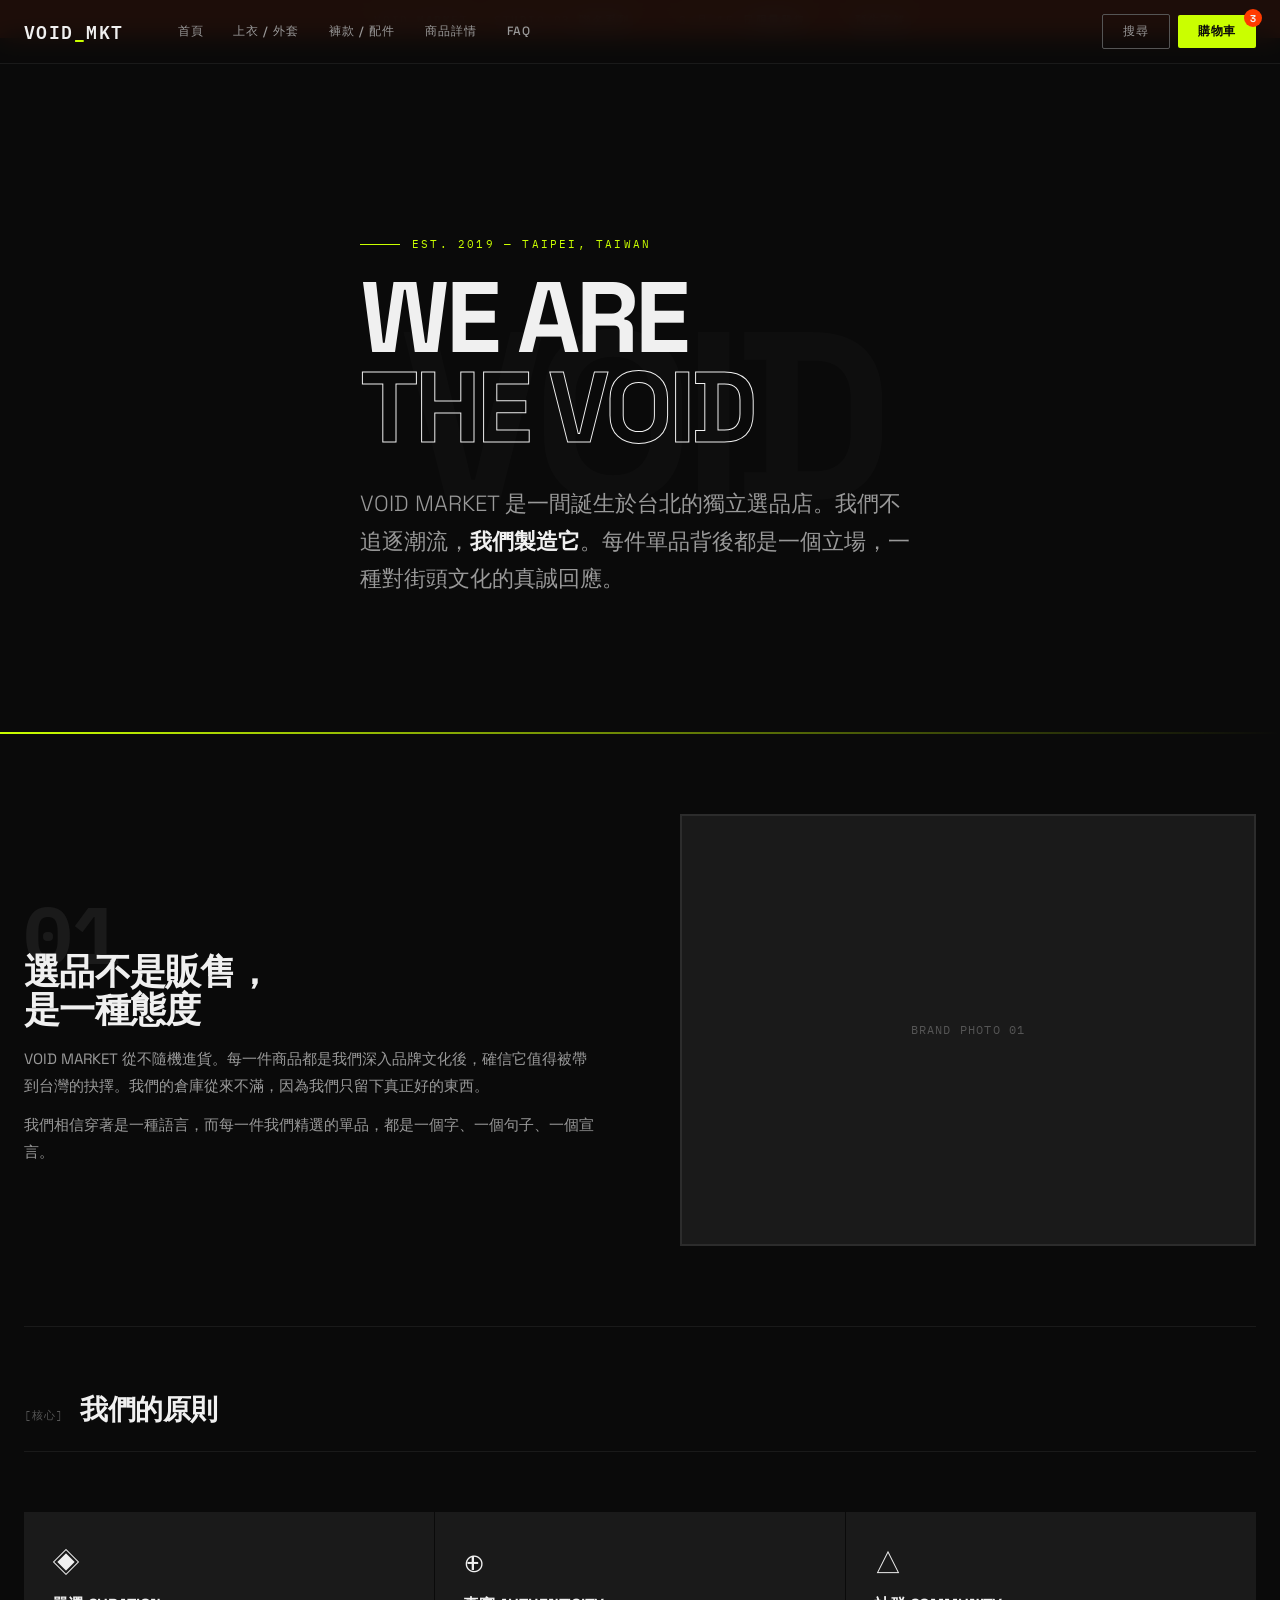
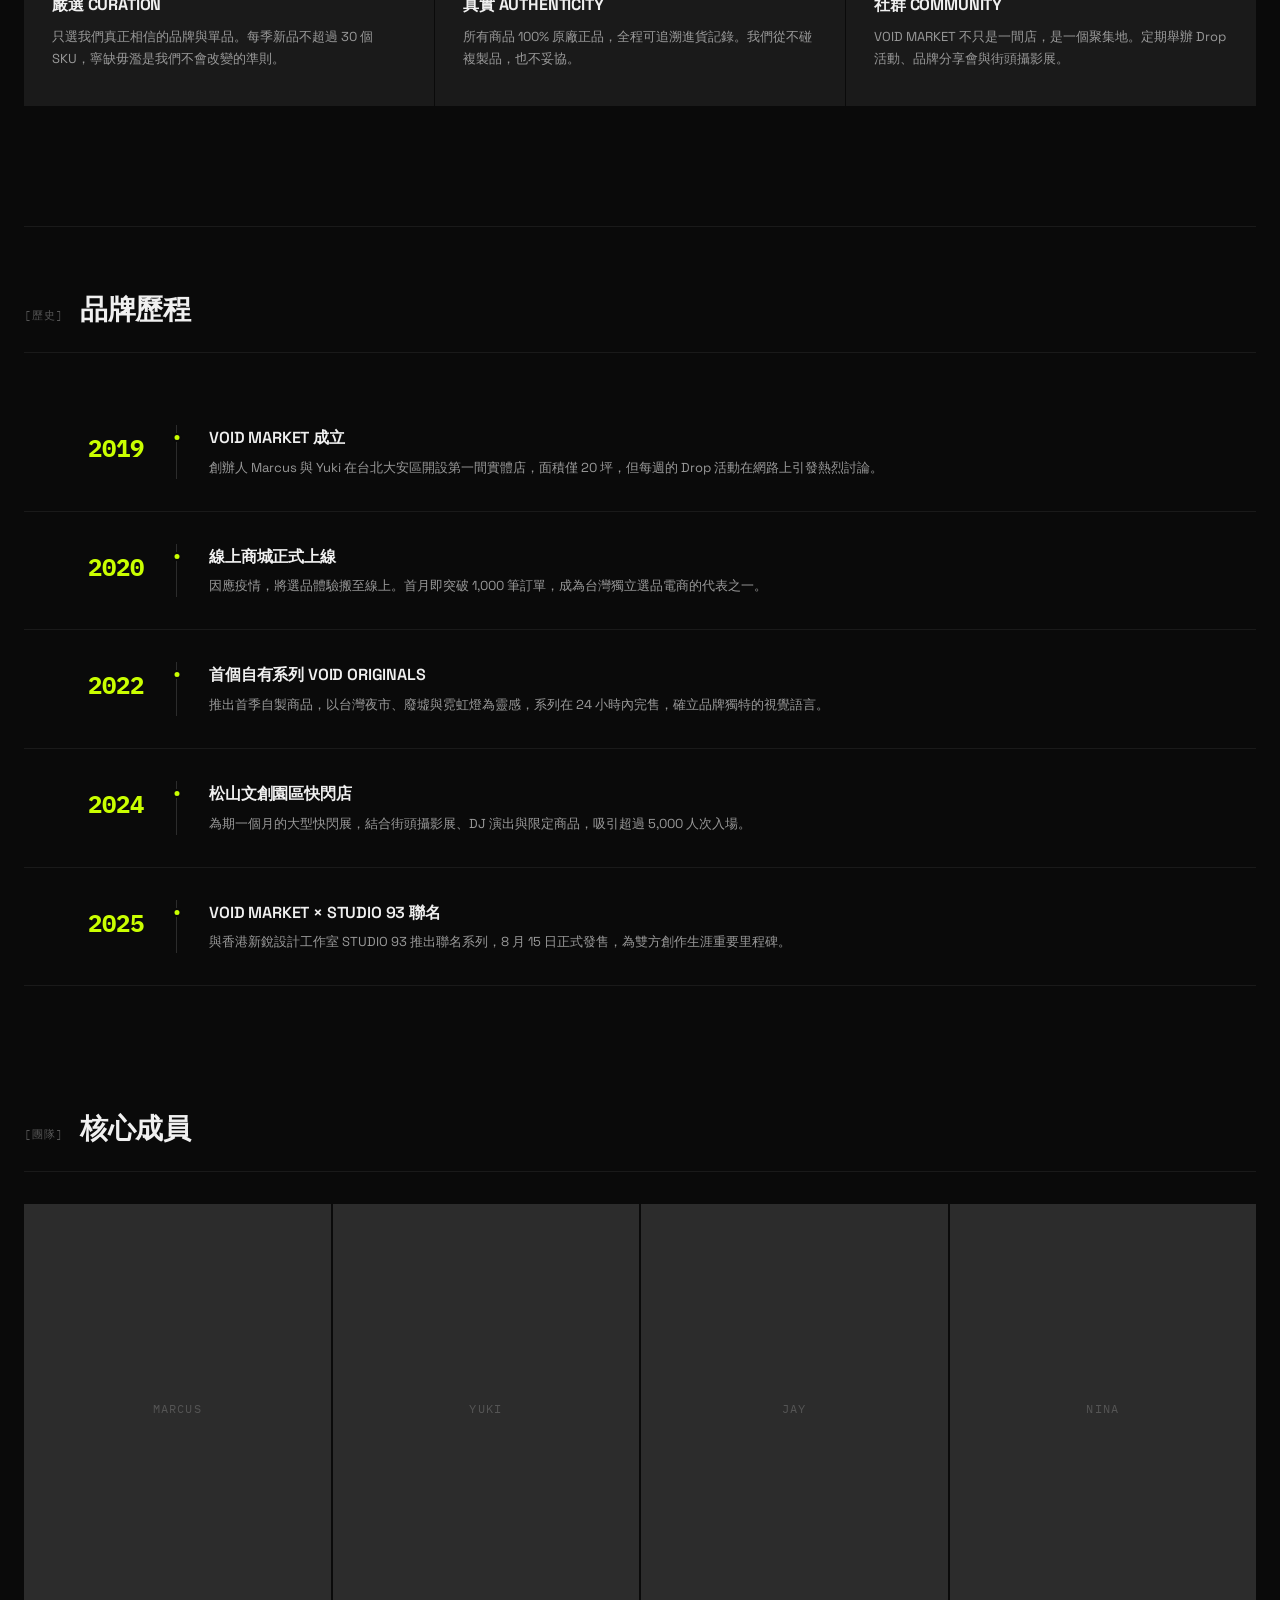
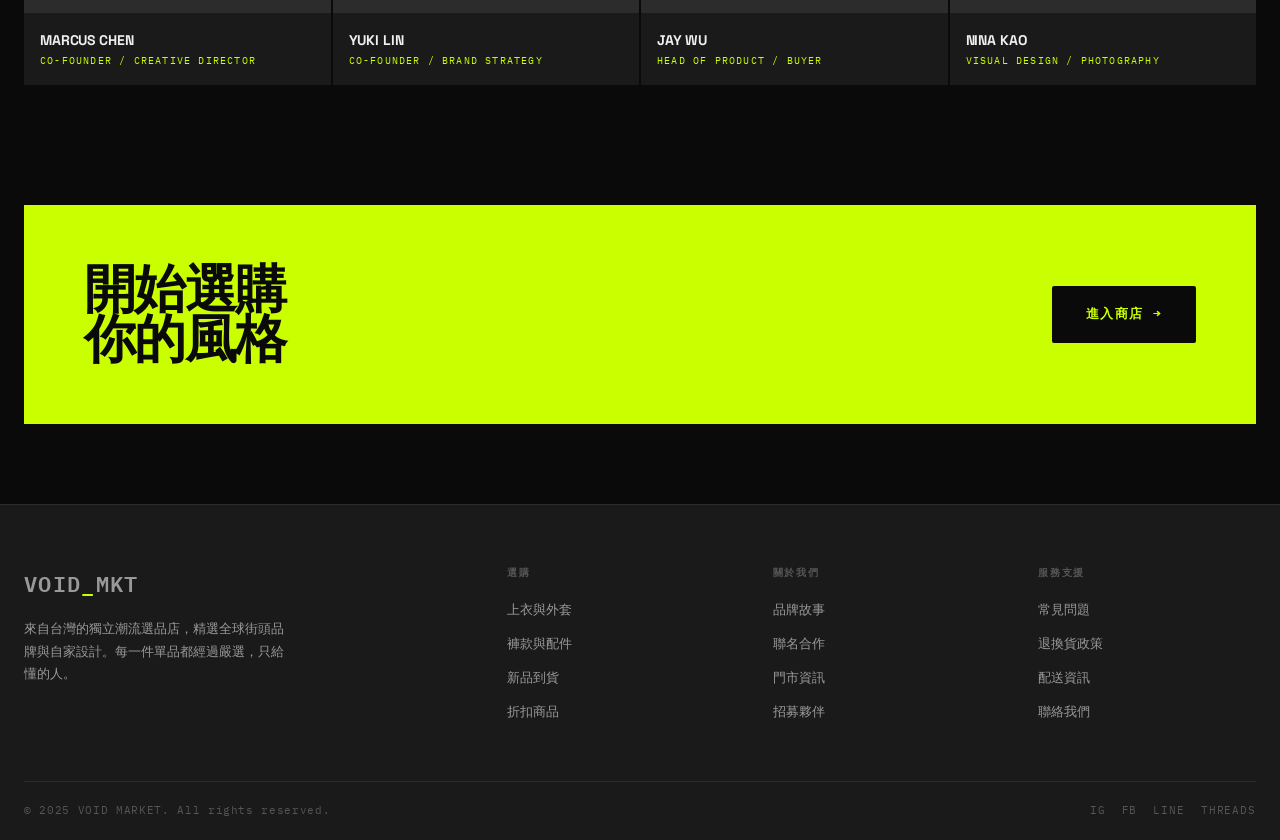
==== about.html @ b637ab93 "html and css" ====
<!DOCTYPE html>
<html lang="zh-TW">
<head>
  <meta charset="UTF-8" />
  <meta name="viewport" content="width=device-width, initial-scale=1.0" />
  <title>品牌故事 — VOID MARKET</title>
  <link rel="stylesheet" href="style.css" />
  <style>
    /* About page specific */
    .about-hero {
      min-height: 70vh;
      display: flex;
      align-items: center;
      background: var(--black);
      position: relative;
      overflow: hidden;
      padding: 80px 0;
    }

    .about-hero__bg-text {
      position: absolute;
      top: 50%;
      left: 50%;
      transform: translate(-50%, -50%);
      font-size: clamp(120px, 20vw, 240px);
      font-weight: 700;
      letter-spacing: -0.05em;
      text-transform: uppercase;
      color: rgba(255,255,255,0.018);
      white-space: nowrap;
      pointer-events: none;
      user-select: none;
    }

    .about-hero__content {
      position: relative;
      z-index: 2;
    }

    .about-hero__year {
      font-family: var(--font-mono);
      font-size: 11px;
      letter-spacing: 0.2em;
      text-transform: uppercase;
      color: var(--acid);
      margin-bottom: 20px;
      display: flex;
      align-items: center;
      gap: 12px;
    }

    .about-hero__year::before {
      content: '';
      width: 40px;
      height: 1px;
      background: var(--acid);
    }

    .about-hero__title {
      font-size: clamp(48px, 9vw, 100px);
      font-weight: 700;
      letter-spacing: -0.04em;
      text-transform: uppercase;
      line-height: 0.9;
      margin-bottom: 32px;
    }

    .about-hero__title em {
      font-style: normal;
      -webkit-text-stroke: 1px var(--white);
      color: transparent;
    }

    .about-hero__lead {
      font-size: clamp(16px, 2vw, 22px);
      color: var(--silver);
      max-width: 560px;
      line-height: 1.7;
      font-weight: 300;
    }

    .about-hero__lead strong { color: var(--white); font-weight: 600; }

    /* Divider line */
    .acid-rule {
      height: 2px;
      background: linear-gradient(to right, var(--acid), transparent);
      margin: 0;
    }

    /* Manifesto section */
    .manifesto {
      padding: 80px 0;
      border-bottom: 1px solid var(--deep);
    }

    .manifesto__grid {
      display: grid;
      grid-template-columns: 1fr 1fr;
      gap: 80px;
      align-items: center;
    }

    .manifesto__num {
      font-family: var(--font-mono);
      font-size: 80px;
      font-weight: 700;
      color: var(--deep);
      line-height: 1;
      margin-bottom: -20px;
      user-select: none;
    }

    .manifesto__title {
      font-size: 36px;
      font-weight: 700;
      letter-spacing: -0.02em;
      text-transform: uppercase;
      margin-bottom: 16px;
      line-height: 1.05;
    }

    .manifesto__text {
      font-size: 15px;
      color: var(--silver);
      line-height: 1.8;
    }

    .manifesto__text p + p { margin-top: 12px; }

    .manifesto__img {
      aspect-ratio: 4/3;
      background: var(--deep);
      position: relative;
      overflow: hidden;
    }

    .manifesto__img-inner {
      width: 100%; height: 100%;
      display: flex; align-items: center; justify-content: center;
      font-family: var(--font-mono);
      font-size: 12px;
      letter-spacing: 0.1em;
      color: var(--steel);
      text-transform: uppercase;
    }

    .manifesto__img::after {
      content: '';
      position: absolute;
      inset: 0;
      border: 2px solid var(--mid);
      pointer-events: none;
    }

    /* Values grid */
    .values-grid {
      display: grid;
      grid-template-columns: repeat(3, 1fr);
      gap: 1px;
      margin: 60px 0;
    }

    .value-card {
      background: var(--deep);
      padding: 36px 28px;
      position: relative;
      overflow: hidden;
    }

    .value-card::before {
      content: '';
      position: absolute;
      top: 0; left: 0;
      width: 3px;
      height: 100%;
      background: var(--acid);
      opacity: 0;
      transition: opacity .3s;
    }
    .value-card:hover::before { opacity: 1; }

    .value-card__icon {
      font-size: 28px;
      line-height: 1;
      margin-bottom: 16px;
    }

    .value-card__title {
      font-size: 16px;
      font-weight: 700;
      text-transform: uppercase;
      letter-spacing: -0.01em;
      margin-bottom: 8px;
    }

    .value-card__text {
      font-size: 13px;
      color: var(--silver);
      line-height: 1.7;
    }

    /* Timeline */
    .timeline {
      padding: 60px 0;
      border-top: 1px solid var(--deep);
    }

    .timeline__items {
      display: flex;
      flex-direction: column;
      gap: 0;
    }

    .timeline__item {
      display: grid;
      grid-template-columns: 120px 1px 1fr;
      gap: 32px;
      align-items: start;
      padding: 32px 0;
      border-bottom: 1px solid var(--deep);
    }

    .timeline__year {
      font-family: var(--font-mono);
      font-size: 24px;
      font-weight: 700;
      color: var(--acid);
      text-align: right;
      padding-top: 4px;
    }

    .timeline__line {
      background: var(--mid);
      align-self: stretch;
      position: relative;
    }

    .timeline__line::before {
      content: '';
      position: absolute;
      top: 8px; left: 50%;
      transform: translateX(-50%);
      width: 9px; height: 9px;
      border-radius: 50%;
      background: var(--acid);
      border: 2px solid var(--black);
    }

    .timeline__content h3 {
      font-size: 16px;
      font-weight: 600;
      margin-bottom: 6px;
      text-transform: uppercase;
      letter-spacing: -0.01em;
    }

    .timeline__content p {
      font-size: 13px;
      color: var(--silver);
      line-height: 1.7;
    }

    /* Team */
    .team-grid {
      display: grid;
      grid-template-columns: repeat(4, 1fr);
      gap: 2px;
    }

    .team-card { background: var(--deep); overflow: hidden; }

    .team-card__img {
      aspect-ratio: 3/4;
      background: var(--mid);
      position: relative;
    }

    .team-card__body { padding: 16px; }

    .team-card__name {
      font-size: 14px;
      font-weight: 700;
      text-transform: uppercase;
      letter-spacing: -0.01em;
      margin-bottom: 2px;
    }

    .team-card__role {
      font-family: var(--font-mono);
      font-size: 10px;
      letter-spacing: 0.12em;
      text-transform: uppercase;
      color: var(--acid);
    }

    /* CTA banner */
    .about-cta {
      background: var(--acid);
      padding: 60px;
      display: flex;
      align-items: center;
      justify-content: space-between;
      gap: 32px;
      margin: 60px 0;
    }

    .about-cta h2 {
      font-size: clamp(28px, 5vw, 52px);
      font-weight: 700;
      letter-spacing: -0.03em;
      text-transform: uppercase;
      color: var(--black);
      line-height: 0.95;
    }

    .about-cta a {
      display: inline-flex;
      align-items: center;
      gap: 12px;
      background: var(--black);
      color: var(--acid);
      font-size: 13px;
      font-weight: 700;
      font-family: var(--font-mono);
      letter-spacing: 0.1em;
      text-transform: uppercase;
      padding: 16px 32px;
      border-radius: var(--radius);
      border: 2px solid var(--black);
      white-space: nowrap;
      transition: all .2s;
      flex-shrink: 0;
    }
    .about-cta a:hover { background: transparent; color: var(--black); border-color: var(--black); }

    @media (max-width: 768px) {
      .manifesto__grid { grid-template-columns: 1fr; gap: 40px; }
      .values-grid { grid-template-columns: 1fr; }
      .team-grid { grid-template-columns: repeat(2, 1fr); }
      .about-cta { flex-direction: column; text-align: center; padding: 40px 24px; }
      .timeline__item { grid-template-columns: 80px 1px 1fr; gap: 20px; }
    }
  </style>
</head>
<body>

<div class="announce-bar">
  <p>VOID MARKET × STUDIO 93 聯名系列 <span>·</span> 8 月 15 日限量發售 <span>·</span> <a href="tops.html" style="color:var(--white);border-bottom:1px solid rgba(255,255,255,0.4);">預先了解</a></p>
</div>

<nav class="nav">
  <div class="nav__inner">
    <a href="index.html" class="nav__logo">VOID<span>_</span>MKT</a>
    <div class="nav__links">
      <a href="index.html">首頁</a>
      <a href="tops.html">上衣 / 外套</a>
      <a href="bottoms.html">褲款 / 配件</a>
      <a href="detail.html">商品詳情</a>
      <a href="faq.html">FAQ</a>
    </div>
    <div class="nav__actions">
      <button class="nav__btn nav__btn--ghost">搜尋</button>
      <button class="nav__btn nav__btn--cart">購物車 <span class="cart-count">3</span></button>
    </div>
  </div>
</nav>

<div class="page-wrap">

  <!-- HERO -->
  <section class="about-hero">
    <div class="about-hero__bg-text">VOID</div>
    <div class="container">
      <div class="about-hero__content">
        <p class="about-hero__year">Est. 2019 — Taipei, Taiwan</p>
        <h1 class="about-hero__title">
          We Are<br>
          <em>The Void</em>
        </h1>
        <p class="about-hero__lead">
          VOID MARKET 是一間誕生於台北的獨立選品店。我們不追逐潮流，<strong>我們製造它</strong>。每件單品背後都是一個立場，一種對街頭文化的真誠回應。
        </p>
      </div>
    </div>
  </section>

  <div class="acid-rule"></div>

  <!-- MANIFESTO -->
  <div class="container">
    <div class="manifesto">
      <div class="manifesto__grid">
        <div>
          <div class="manifesto__num">01</div>
          <h2 class="manifesto__title">選品不是販售，<br>是一種態度</h2>
          <div class="manifesto__text">
            <p>VOID MARKET 從不隨機進貨。每一件商品都是我們深入品牌文化後，確信它值得被帶到台灣的抉擇。我們的倉庫從來不滿，因為我們只留下真正好的東西。</p>
            <p>我們相信穿著是一種語言，而每一件我們精選的單品，都是一個字、一個句子、一個宣言。</p>
          </div>
        </div>
        <div class="manifesto__img bg-dark">
          <div class="manifesto__img-inner">BRAND PHOTO 01</div>
        </div>
      </div>
    </div>

    <!-- VALUES -->
    <div class="section">
      <div class="section-header">
        <div class="section-header__left">
          <span class="section-num mono">[核心]</span>
          <h2 class="section-title">我們的原則</h2>
        </div>
      </div>
      <div class="values-grid">
        <div class="value-card">
          <div class="value-card__icon">◈</div>
          <h3 class="value-card__title">嚴選 Curation</h3>
          <p class="value-card__text">只選我們真正相信的品牌與單品。每季新品不超過 30 個 SKU，寧缺毋濫是我們不會改變的準則。</p>
        </div>
        <div class="value-card">
          <div class="value-card__icon">⊕</div>
          <h3 class="value-card__title">真實 Authenticity</h3>
          <p class="value-card__text">所有商品 100% 原廠正品，全程可追溯進貨記錄。我們從不碰複製品，也不妥協。</p>
        </div>
        <div class="value-card">
          <div class="value-card__icon">△</div>
          <h3 class="value-card__title">社群 Community</h3>
          <p class="value-card__text">VOID MARKET 不只是一間店，是一個聚集地。定期舉辦 Drop 活動、品牌分享會與街頭攝影展。</p>
        </div>
      </div>
    </div>

    <!-- TIMELINE -->
    <div class="timeline">
      <div class="section-header" style="margin-bottom:40px;">
        <div class="section-header__left">
          <span class="section-num mono">[歷史]</span>
          <h2 class="section-title">品牌歷程</h2>
        </div>
      </div>
      <div class="timeline__items">
        <div class="timeline__item">
          <div class="timeline__year">2019</div>
          <div class="timeline__line"></div>
          <div class="timeline__content">
            <h3>VOID MARKET 成立</h3>
            <p>創辦人 Marcus 與 Yuki 在台北大安區開設第一間實體店，面積僅 20 坪，但每週的 Drop 活動在網路上引發熱烈討論。</p>
          </div>
        </div>
        <div class="timeline__item">
          <div class="timeline__year">2020</div>
          <div class="timeline__line"></div>
          <div class="timeline__content">
            <h3>線上商城正式上線</h3>
            <p>因應疫情，將選品體驗搬至線上。首月即突破 1,000 筆訂單，成為台灣獨立選品電商的代表之一。</p>
          </div>
        </div>
        <div class="timeline__item">
          <div class="timeline__year">2022</div>
          <div class="timeline__line"></div>
          <div class="timeline__content">
            <h3>首個自有系列 VOID ORIGINALS</h3>
            <p>推出首季自製商品，以台灣夜市、廢墟與霓虹燈為靈感，系列在 24 小時內完售，確立品牌獨特的視覺語言。</p>
          </div>
        </div>
        <div class="timeline__item">
          <div class="timeline__year">2024</div>
          <div class="timeline__line"></div>
          <div class="timeline__content">
            <h3>松山文創園區快閃店</h3>
            <p>為期一個月的大型快閃展，結合街頭攝影展、DJ 演出與限定商品，吸引超過 5,000 人次入場。</p>
          </div>
        </div>
        <div class="timeline__item">
          <div class="timeline__year">2025</div>
          <div class="timeline__line"></div>
          <div class="timeline__content">
            <h3>VOID MARKET × STUDIO 93 聯名</h3>
            <p>與香港新銳設計工作室 STUDIO 93 推出聯名系列，8 月 15 日正式發售，為雙方創作生涯重要里程碑。</p>
          </div>
        </div>
      </div>
    </div>

    <!-- TEAM -->
    <div class="section">
      <div class="section-header">
        <div class="section-header__left">
          <span class="section-num mono">[團隊]</span>
          <h2 class="section-title">核心成員</h2>
        </div>
      </div>
      <div class="team-grid">
        <div class="team-card">
          <div class="team-card__img bg-3">
            <div class="img-placeholder">Marcus</div>
          </div>
          <div class="team-card__body">
            <p class="team-card__name">Marcus Chen</p>
            <p class="team-card__role">Co-Founder / Creative Director</p>
          </div>
        </div>
        <div class="team-card">
          <div class="team-card__img bg-5">
            <div class="img-placeholder">Yuki</div>
          </div>
          <div class="team-card__body">
            <p class="team-card__name">Yuki Lin</p>
            <p class="team-card__role">Co-Founder / Brand Strategy</p>
          </div>
        </div>
        <div class="team-card">
          <div class="team-card__img bg-7">
            <div class="img-placeholder">Jay</div>
          </div>
          <div class="team-card__body">
            <p class="team-card__name">Jay Wu</p>
            <p class="team-card__role">Head of Product / Buyer</p>
          </div>
        </div>
        <div class="team-card">
          <div class="team-card__img bg-2">
            <div class="img-placeholder">Nina</div>
          </div>
          <div class="team-card__body">
            <p class="team-card__name">Nina Kao</p>
            <p class="team-card__role">Visual Design / Photography</p>
          </div>
        </div>
      </div>
    </div>

    <!-- CTA -->
    <div class="about-cta">
      <h2>開始選購<br>你的風格</h2>
      <a href="tops.html">進入商店 →</a>
    </div>

  </div><!-- /container -->

  <!-- FOOTER -->
  <footer class="footer">
    <div class="container">
      <div class="footer__grid">
        <div class="footer__brand">
          <p class="logo">VOID<span>_</span>MKT</p>
          <p>來自台灣的獨立潮流選品店，精選全球街頭品牌與自家設計。每一件單品都經過嚴選，只給懂的人。</p>
        </div>
        <div class="footer__col"><h4>選購</h4><ul><li><a href="tops.html">上衣與外套</a></li><li><a href="bottoms.html">褲款與配件</a></li><li><a href="#">新品到貨</a></li><li><a href="#">折扣商品</a></li></ul></div>
        <div class="footer__col"><h4>關於我們</h4><ul><li><a href="about.html">品牌故事</a></li><li><a href="#">聯名合作</a></li><li><a href="#">門市資訊</a></li><li><a href="#">招募夥伴</a></li></ul></div>
        <div class="footer__col"><h4>服務支援</h4><ul><li><a href="faq.html">常見問題</a></li><li><a href="faq.html">退換貨政策</a></li><li><a href="#">配送資訊</a></li><li><a href="#">聯絡我們</a></li></ul></div>
      </div>
      <div class="footer__bottom">
        <p>© 2025 VOID MARKET. All rights reserved.</p>
        <div class="footer__social"><a href="#">IG</a><a href="#">FB</a><a href="#">LINE</a><a href="#">Threads</a></div>
      </div>
    </div>
  </footer>

</div>
</body>
</html>
---- style.css ----
/* =========================================
   VOID MARKET — Global Stylesheet
   ========================================= */

@import url('https://fonts.googleapis.com/css2?family=Space+Grotesk:wght@300;400;500;600;700&family=IBM+Plex+Mono:wght@400;500;600&display=swap');

/* ── CSS Variables ── */
:root {
  --black:        #0A0A0A;
  --deep:         #1A1A1A;
  --mid:          #2C2C2C;
  --steel:        #555555;
  --silver:       #999999;
  --light:        #CCCCCC;
  --white:        #F0F0F0;
  --acid:         #CAFF00;
  --burn:         #FF3B00;
  --acid-dim:     #9FCC00;

  --font-display: 'Space Grotesk', sans-serif;
  --font-mono:    'IBM Plex Mono', monospace;

  --nav-h:        64px;
  --radius:       2px;
  --transition:   0.2s ease;
}

/* ── Reset ── */
*, *::before, *::after {
  box-sizing: border-box;
  margin: 0;
  padding: 0;
}

html { scroll-behavior: smooth; }

body {
  background-color: var(--black);
  color: var(--white);
  font-family: var(--font-display);
  font-size: 15px;
  line-height: 1.6;
  -webkit-font-smoothing: antialiased;
}

img { display: block; width: 100%; height: 100%; object-fit: cover; }
a { color: inherit; text-decoration: none; }
ul { list-style: none; }
button { cursor: pointer; font-family: var(--font-display); border: none; background: none; }

/* ── Utility ── */
.container {
  max-width: 1280px;
  margin: 0 auto;
  padding: 0 24px;
}

.mono { font-family: var(--font-mono); }
.acid { color: var(--acid); }
.burn { color: var(--burn); }
.tag {
  display: inline-block;
  font-family: var(--font-mono);
  font-size: 10px;
  letter-spacing: 0.12em;
  text-transform: uppercase;
  padding: 3px 8px;
  border: 1px solid var(--steel);
  color: var(--silver);
  border-radius: var(--radius);
}
.tag--acid {
  border-color: var(--acid);
  color: var(--acid);
}
.tag--burn {
  border-color: var(--burn);
  color: var(--burn);
  background: rgba(255,59,0,0.08);
}

/* ── Scrollbar ── */
::-webkit-scrollbar { width: 6px; }
::-webkit-scrollbar-track { background: var(--black); }
::-webkit-scrollbar-thumb { background: var(--mid); border-radius: 3px; }
::-webkit-scrollbar-thumb:hover { background: var(--steel); }

/* =========================================
   NAVIGATION
   ========================================= */
.nav {
  position: fixed;
  top: 0; left: 0; right: 0;
  height: var(--nav-h);
  background: rgba(10,10,10,0.92);
  backdrop-filter: blur(12px);
  border-bottom: 1px solid var(--deep);
  z-index: 999;
  display: flex;
  align-items: center;
}

.nav__inner {
  width: 100%;
  max-width: 1280px;
  margin: 0 auto;
  padding: 0 24px;
  display: flex;
  align-items: center;
  gap: 0;
}

.nav__logo {
  font-family: var(--font-mono);
  font-size: 18px;
  font-weight: 600;
  letter-spacing: 0.08em;
  color: var(--white);
  flex-shrink: 0;
}
.nav__logo span { color: var(--acid); }

.nav__links {
  display: flex;
  align-items: center;
  gap: 2px;
  margin-left: 40px;
}

.nav__links a {
  font-size: 12px;
  font-weight: 500;
  letter-spacing: 0.08em;
  text-transform: uppercase;
  color: var(--silver);
  padding: 6px 14px;
  border-radius: var(--radius);
  transition: color var(--transition), background var(--transition);
}
.nav__links a:hover,
.nav__links a.active {
  color: var(--white);
  background: var(--deep);
}
.nav__links a.active { color: var(--acid); }

.nav__actions {
  margin-left: auto;
  display: flex;
  align-items: center;
  gap: 8px;
}

.nav__btn {
  font-size: 12px;
  font-weight: 500;
  letter-spacing: 0.06em;
  text-transform: uppercase;
  padding: 8px 20px;
  border-radius: var(--radius);
  transition: all var(--transition);
}
.nav__btn--ghost {
  border: 1px solid var(--steel);
  color: var(--silver);
}
.nav__btn--ghost:hover { border-color: var(--white); color: var(--white); }

.nav__btn--cart {
  background: var(--acid);
  color: var(--black);
  font-weight: 700;
  position: relative;
}
.nav__btn--cart:hover { background: var(--white); }
.cart-count {
  position: absolute;
  top: -6px; right: -6px;
  width: 18px; height: 18px;
  background: var(--burn);
  color: var(--white);
  border-radius: 50%;
  font-size: 10px;
  font-weight: 700;
  display: flex; align-items: center; justify-content: center;
}

/* ── Page offset ── */
.page-wrap {
  padding-top: var(--nav-h);
  min-height: 100vh;
}

/* =========================================
   MARQUEE (Ticker)
   ========================================= */
.ticker {
  background: var(--acid);
  color: var(--black);
  height: 36px;
  overflow: hidden;
  display: flex;
  align-items: center;
  position: relative;
}
.ticker::before,
.ticker::after {
  content: '';
  position: absolute;
  top: 0; bottom: 0;
  width: 60px;
  z-index: 2;
}
.ticker::before { left: 0; background: linear-gradient(to right, var(--acid), transparent); }
.ticker::after  { right: 0; background: linear-gradient(to left, var(--acid), transparent); }

.ticker__track {
  display: flex;
  animation: ticker-scroll 30s linear infinite;
  white-space: nowrap;
}

.ticker__track span {
  font-family: var(--font-mono);
  font-size: 11px;
  font-weight: 600;
  letter-spacing: 0.12em;
  text-transform: uppercase;
  padding: 0 32px;
}
.ticker__track .dot {
  color: rgba(0,0,0,0.35);
  padding: 0;
}

@keyframes ticker-scroll {
  from { transform: translateX(0); }
  to   { transform: translateX(-50%); }
}

/* =========================================
   HERO BANNER
   ========================================= */
.hero {
  position: relative;
  height: calc(100vh - var(--nav-h));
  min-height: 560px;
  overflow: hidden;
  display: flex;
  align-items: flex-end;
  background: var(--deep);
}

.hero__bg {
  position: absolute;
  inset: 0;
  background: linear-gradient(135deg, #0f0f0f 0%, #1c1c1c 50%, #111 100%);
}

.hero__accent-line {
  position: absolute;
  left: 0; right: 0;
  top: 40%;
  height: 2px;
  background: var(--acid);
  opacity: 0.6;
}

.hero__grid-overlay {
  position: absolute;
  inset: 0;
  background-image:
    linear-gradient(rgba(202,255,0,0.03) 1px, transparent 1px),
    linear-gradient(90deg, rgba(202,255,0,0.03) 1px, transparent 1px);
  background-size: 60px 60px;
}

.hero__tag-block {
  position: absolute;
  top: 48px; right: 48px;
  display: flex;
  flex-direction: column;
  gap: 8px;
  align-items: flex-end;
}

.hero__content {
  position: relative;
  z-index: 2;
  padding: 0 48px 64px;
  max-width: 900px;
}

.hero__eyebrow {
  font-family: var(--font-mono);
  font-size: 11px;
  letter-spacing: 0.18em;
  text-transform: uppercase;
  color: var(--acid);
  margin-bottom: 16px;
}

.hero__title {
  font-size: clamp(56px, 10vw, 120px);
  font-weight: 700;
  line-height: 0.9;
  letter-spacing: -0.03em;
  text-transform: uppercase;
  color: var(--white);
  margin-bottom: 32px;
}

.hero__title .slash {
  color: var(--acid);
  display: inline;
}

.hero__title .outline {
  -webkit-text-stroke: 1px var(--white);
  color: transparent;
}

.hero__meta {
  display: flex;
  align-items: center;
  gap: 24px;
  flex-wrap: wrap;
}

.hero__price-block { display: flex; flex-direction: column; gap: 2px; }
.hero__price-label {
  font-family: var(--font-mono);
  font-size: 10px;
  letter-spacing: 0.12em;
  text-transform: uppercase;
  color: var(--silver);
}
.hero__price {
  font-size: 28px;
  font-weight: 700;
  color: var(--white);
}
.hero__price .original {
  font-size: 16px;
  color: var(--steel);
  text-decoration: line-through;
  margin-right: 8px;
}
.hero__price .discount { color: var(--burn); font-size: 13px; margin-left: 8px; }

.hero__cta {
  display: inline-flex;
  align-items: center;
  gap: 12px;
  background: var(--acid);
  color: var(--black);
  font-size: 13px;
  font-weight: 700;
  letter-spacing: 0.1em;
  text-transform: uppercase;
  padding: 16px 36px;
  border-radius: var(--radius);
  transition: all var(--transition);
  border: 2px solid var(--acid);
}
.hero__cta:hover {
  background: transparent;
  color: var(--acid);
}
.hero__cta .arrow { transition: transform var(--transition); }
.hero__cta:hover .arrow { transform: translateX(4px); }

.hero__cta--ghost {
  background: transparent;
  color: var(--white);
  border-color: var(--steel);
}
.hero__cta--ghost:hover {
  border-color: var(--white);
  color: var(--white);
}

/* =========================================
   SECTION HEADER
   ========================================= */
.section-header {
  display: flex;
  align-items: baseline;
  justify-content: space-between;
  padding-bottom: 20px;
  border-bottom: 1px solid var(--deep);
  margin-bottom: 32px;
}

.section-header__left { display: flex; align-items: baseline; gap: 16px; }

.section-title {
  font-size: 28px;
  font-weight: 700;
  letter-spacing: -0.02em;
  text-transform: uppercase;
}

.section-num {
  font-family: var(--font-mono);
  font-size: 11px;
  color: var(--steel);
  letter-spacing: 0.1em;
}

.section-link {
  font-family: var(--font-mono);
  font-size: 11px;
  letter-spacing: 0.1em;
  text-transform: uppercase;
  color: var(--acid);
  border-bottom: 1px solid var(--acid);
  padding-bottom: 1px;
  transition: opacity var(--transition);
}
.section-link:hover { opacity: 0.7; }

/* =========================================
   PRODUCT CARDS
   ========================================= */
.products-grid {
  display: grid;
  grid-template-columns: repeat(4, 1fr);
  gap: 2px;
}

.products-grid--3 {
  grid-template-columns: repeat(3, 1fr);
}

.product-card {
  background: var(--deep);
  position: relative;
  overflow: hidden;
  cursor: pointer;
  transition: transform var(--transition);
}

.product-card:hover { z-index: 2; }

.product-card--large {
  grid-column: span 2;
  grid-row: span 2;
}

.product-card__img {
  aspect-ratio: 3/4;
  background: var(--mid);
  overflow: hidden;
  position: relative;
}

.product-card--large .product-card__img {
  aspect-ratio: auto;
  height: 100%;
  min-height: 400px;
}

/* Placeholder image patterns */
.product-card__img::after {
  content: '';
  position: absolute;
  inset: 0;
  background: linear-gradient(180deg, transparent 40%, rgba(0,0,0,0.6) 100%);
  pointer-events: none;
}

.img-placeholder {
  width: 100%; height: 100%;
  display: flex;
  align-items: center;
  justify-content: center;
  font-family: var(--font-mono);
  font-size: 12px;
  letter-spacing: 0.1em;
  color: var(--steel);
  text-transform: uppercase;
}

/* Distinct placeholder color blocks */
.bg-1 { background: #1d1d1d; }
.bg-2 { background: #222; }
.bg-3 { background: #191919; }
.bg-4 { background: #202020; }
.bg-5 { background: #181818; }
.bg-6 { background: #1a1f1a; }
.bg-7 { background: #1f1a1a; }
.bg-8 { background: #1a1a1f; }
.bg-dark { background: #111; }

.product-card__body {
  padding: 14px 16px;
  display: flex;
  flex-direction: column;
  gap: 6px;
}

.product-card__brand {
  font-family: var(--font-mono);
  font-size: 10px;
  letter-spacing: 0.14em;
  text-transform: uppercase;
  color: var(--steel);
}

.product-card__name {
  font-size: 13px;
  font-weight: 600;
  color: var(--white);
  letter-spacing: 0.01em;
  line-height: 1.3;
}

.product-card__price-row {
  display: flex;
  align-items: center;
  gap: 8px;
  margin-top: 2px;
}

.product-card__price {
  font-size: 14px;
  font-weight: 700;
  color: var(--white);
}

.product-card__original {
  font-size: 12px;
  color: var(--steel);
  text-decoration: line-through;
}

.product-card__badge {
  position: absolute;
  top: 12px; left: 12px;
  font-family: var(--font-mono);
  font-size: 10px;
  font-weight: 600;
  letter-spacing: 0.1em;
  text-transform: uppercase;
  padding: 4px 8px;
  border-radius: var(--radius);
  z-index: 3;
}

.badge--sale { background: var(--burn); color: var(--white); }
.badge--new { background: var(--acid); color: var(--black); }
.badge--ltd { background: var(--mid); color: var(--white); border: 1px solid var(--steel); }

.product-card__hover {
  position: absolute;
  inset: 0;
  background: rgba(202,255,0,0.04);
  border: 2px solid var(--acid);
  opacity: 0;
  transition: opacity var(--transition);
  pointer-events: none;
}
.product-card:hover .product-card__hover { opacity: 1; }

/* =========================================
   CATEGORY STRIP
   ========================================= */
.cat-strip {
  display: grid;
  grid-template-columns: repeat(4, 1fr);
  gap: 2px;
  margin-bottom: 2px;
}

.cat-card {
  position: relative;
  height: 220px;
  overflow: hidden;
  display: flex;
  align-items: flex-end;
  cursor: pointer;
}

.cat-card__bg {
  position: absolute;
  inset: 0;
  transition: transform 0.4s ease;
}
.cat-card:hover .cat-card__bg { transform: scale(1.04); }

.cat-card__overlay {
  position: absolute;
  inset: 0;
  background: linear-gradient(to top, rgba(0,0,0,0.75) 0%, rgba(0,0,0,0.1) 60%);
}

.cat-card__content {
  position: relative;
  z-index: 2;
  padding: 20px;
}

.cat-card__label {
  font-size: 18px;
  font-weight: 700;
  letter-spacing: -0.01em;
  text-transform: uppercase;
  color: var(--white);
  line-height: 1.1;
}

.cat-card__sub {
  font-family: var(--font-mono);
  font-size: 10px;
  color: var(--acid);
  letter-spacing: 0.12em;
  text-transform: uppercase;
  margin-top: 4px;
}

/* =========================================
   ANNOUNCEMENT BANNER
   ========================================= */
.announce-bar {
  background: var(--burn);
  text-align: center;
  padding: 10px 24px;
}
.announce-bar p {
  font-family: var(--font-mono);
  font-size: 11px;
  letter-spacing: 0.14em;
  text-transform: uppercase;
  color: var(--white);
  font-weight: 600;
}
.announce-bar span { opacity: 0.7; margin: 0 12px; }

/* =========================================
   FOOTER
   ========================================= */
.footer {
  background: var(--deep);
  border-top: 1px solid var(--mid);
  margin-top: 80px;
  padding: 60px 0 0;
}

.footer__grid {
  display: grid;
  grid-template-columns: 2fr 1fr 1fr 1fr;
  gap: 48px;
  padding-bottom: 48px;
  border-bottom: 1px solid var(--mid);
}

.footer__brand .logo {
  font-family: var(--font-mono);
  font-size: 22px;
  font-weight: 600;
  letter-spacing: 0.06em;
  margin-bottom: 16px;
}
.footer__brand .logo span { color: var(--acid); }

.footer__brand p {
  font-size: 13px;
  color: var(--silver);
  line-height: 1.7;
  max-width: 260px;
}

.footer__col h4 {
  font-family: var(--font-mono);
  font-size: 10px;
  letter-spacing: 0.16em;
  text-transform: uppercase;
  color: var(--steel);
  margin-bottom: 16px;
}

.footer__col ul li {
  margin-bottom: 10px;
}

.footer__col ul li a {
  font-size: 13px;
  color: var(--silver);
  transition: color var(--transition);
}
.footer__col ul li a:hover { color: var(--white); }

.footer__bottom {
  display: flex;
  align-items: center;
  justify-content: space-between;
  padding: 20px 0;
}

.footer__bottom p {
  font-family: var(--font-mono);
  font-size: 11px;
  color: var(--steel);
  letter-spacing: 0.06em;
}

.footer__social {
  display: flex;
  gap: 16px;
}

.footer__social a {
  font-family: var(--font-mono);
  font-size: 11px;
  letter-spacing: 0.08em;
  color: var(--steel);
  text-transform: uppercase;
  transition: color var(--transition);
}
.footer__social a:hover { color: var(--acid); }

/* =========================================
   SHOP LAYOUT (Sidebar + Grid)
   ========================================= */
.shop-layout {
  display: grid;
  grid-template-columns: 240px 1fr;
  gap: 32px;
  padding: 40px 0 80px;
}

/* ── CSS Sidebar Toggle ── */
#sidebar-toggle { display: none; }

.sidebar {
  position: sticky;
  top: calc(var(--nav-h) + 20px);
  height: fit-content;
}

.sidebar__title {
  font-family: var(--font-mono);
  font-size: 10px;
  letter-spacing: 0.16em;
  text-transform: uppercase;
  color: var(--steel);
  padding-bottom: 12px;
  border-bottom: 1px solid var(--deep);
  margin-bottom: 24px;
}

.filter-group {
  margin-bottom: 28px;
}

.filter-group__label {
  font-size: 12px;
  font-weight: 600;
  letter-spacing: 0.06em;
  text-transform: uppercase;
  color: var(--light);
  margin-bottom: 12px;
  display: block;
}

.filter-check {
  display: flex;
  align-items: center;
  gap: 10px;
  padding: 6px 0;
  cursor: pointer;
  font-size: 13px;
  color: var(--silver);
  transition: color var(--transition);
}
.filter-check:hover { color: var(--white); }

.filter-check input[type="checkbox"] {
  appearance: none;
  width: 16px; height: 16px;
  border: 1px solid var(--steel);
  border-radius: 2px;
  background: transparent;
  cursor: pointer;
  flex-shrink: 0;
  position: relative;
  transition: all var(--transition);
}
.filter-check input[type="checkbox"]:checked {
  background: var(--acid);
  border-color: var(--acid);
}
.filter-check input[type="checkbox"]:checked::after {
  content: '';
  position: absolute;
  left: 4px; top: 2px;
  width: 6px; height: 9px;
  border: 2px solid var(--black);
  border-top: none; border-left: none;
  transform: rotate(45deg);
}

.filter-count {
  margin-left: auto;
  font-family: var(--font-mono);
  font-size: 10px;
  color: var(--steel);
}

/* ── Sort Bar ── */
.sort-bar {
  display: flex;
  align-items: center;
  justify-content: space-between;
  padding: 12px 0 20px;
  border-bottom: 1px solid var(--deep);
  margin-bottom: 24px;
}

.sort-bar__count {
  font-family: var(--font-mono);
  font-size: 11px;
  color: var(--steel);
  letter-spacing: 0.08em;
}

.sort-bar__select {
  background: var(--deep);
  border: 1px solid var(--mid);
  color: var(--white);
  font-family: var(--font-mono);
  font-size: 11px;
  letter-spacing: 0.06em;
  padding: 6px 12px;
  border-radius: var(--radius);
  cursor: pointer;
  outline: none;
}

/* =========================================
   PAGE HERO (subpages)
   ========================================= */
.page-hero {
  background: var(--deep);
  border-bottom: 1px solid var(--mid);
  padding: 48px 0 40px;
  position: relative;
  overflow: hidden;
}

.page-hero::before {
  content: attr(data-title);
  position: absolute;
  right: -20px;
  top: 50%;
  transform: translateY(-50%);
  font-size: 120px;
  font-weight: 700;
  letter-spacing: -0.05em;
  text-transform: uppercase;
  color: rgba(255,255,255,0.025);
  white-space: nowrap;
  pointer-events: none;
}

.page-hero__eyebrow {
  font-family: var(--font-mono);
  font-size: 10px;
  letter-spacing: 0.18em;
  text-transform: uppercase;
  color: var(--acid);
  margin-bottom: 12px;
}

.page-hero__title {
  font-size: clamp(32px, 6vw, 64px);
  font-weight: 700;
  letter-spacing: -0.03em;
  text-transform: uppercase;
  line-height: 0.95;
}

.page-hero__sub {
  font-size: 13px;
  color: var(--silver);
  margin-top: 12px;
  max-width: 400px;
}

.breadcrumb {
  display: flex;
  align-items: center;
  gap: 8px;
  margin-bottom: 20px;
}
.breadcrumb a {
  font-family: var(--font-mono);
  font-size: 10px;
  letter-spacing: 0.1em;
  text-transform: uppercase;
  color: var(--steel);
  transition: color var(--transition);
}
.breadcrumb a:hover { color: var(--white); }
.breadcrumb span {
  font-family: var(--font-mono);
  font-size: 10px;
  color: var(--mid);
}
.breadcrumb .current {
  font-family: var(--font-mono);
  font-size: 10px;
  letter-spacing: 0.1em;
  text-transform: uppercase;
  color: var(--white);
}

/* =========================================
   DETAIL PAGE
   ========================================= */
.detail-layout {
  display: grid;
  grid-template-columns: 1fr 1fr;
  gap: 64px;
  padding: 48px 0 80px;
}

.detail-gallery {
  display: grid;
  grid-template-columns: 72px 1fr;
  gap: 8px;
  height: fit-content;
  position: sticky;
  top: calc(var(--nav-h) + 20px);
}

.detail-thumbs {
  display: flex;
  flex-direction: column;
  gap: 8px;
}

.detail-thumb {
  aspect-ratio: 1;
  background: var(--deep);
  border: 2px solid transparent;
  cursor: pointer;
  overflow: hidden;
  transition: border-color var(--transition);
}
.detail-thumb.active,
.detail-thumb:hover { border-color: var(--acid); }

.detail-main-img {
  aspect-ratio: 3/4;
  background: var(--deep);
  overflow: hidden;
}

.detail-info__brand {
  font-family: var(--font-mono);
  font-size: 11px;
  letter-spacing: 0.14em;
  text-transform: uppercase;
  color: var(--acid);
  margin-bottom: 8px;
}

.detail-info__name {
  font-size: 32px;
  font-weight: 700;
  letter-spacing: -0.02em;
  text-transform: uppercase;
  line-height: 1.05;
  margin-bottom: 20px;
}

.detail-info__price-row {
  display: flex;
  align-items: baseline;
  gap: 12px;
  margin-bottom: 28px;
  padding-bottom: 28px;
  border-bottom: 1px solid var(--deep);
}

.detail-price {
  font-size: 32px;
  font-weight: 700;
}

.detail-original {
  font-size: 18px;
  color: var(--steel);
  text-decoration: line-through;
}

.detail-badge {
  background: var(--burn);
  color: var(--white);
  font-family: var(--font-mono);
  font-size: 11px;
  font-weight: 600;
  letter-spacing: 0.08em;
  padding: 4px 10px;
  border-radius: var(--radius);
}

/* Color swatch */
.option-label {
  font-family: var(--font-mono);
  font-size: 10px;
  letter-spacing: 0.14em;
  text-transform: uppercase;
  color: var(--silver);
  margin-bottom: 12px;
  display: flex;
  align-items: center;
  gap: 8px;
}
.option-label .val { color: var(--white); }

.color-swatches { display: flex; gap: 8px; margin-bottom: 24px; }

.swatch {
  width: 32px; height: 32px;
  border-radius: 50%;
  cursor: pointer;
  border: 2px solid transparent;
  transition: border-color var(--transition);
  position: relative;
}
.swatch.active,
.swatch:hover { border-color: var(--white); }

.swatch--black { background: #1a1a1a; border: 2px solid var(--steel); }
.swatch--white { background: #f0f0f0; }
.swatch--olive { background: #4a4a2a; }
.swatch--stone { background: #8c7560; }
.swatch--acid  { background: #caff00; }

/* Size grid */
.size-grid { display: flex; flex-wrap: wrap; gap: 8px; margin-bottom: 28px; }

.size-btn {
  width: 52px; height: 44px;
  border: 1px solid var(--mid);
  background: transparent;
  color: var(--silver);
  font-family: var(--font-mono);
  font-size: 12px;
  font-weight: 500;
  letter-spacing: 0.06em;
  border-radius: var(--radius);
  cursor: pointer;
  transition: all var(--transition);
  display: flex; align-items: center; justify-content: center;
}
.size-btn:hover { border-color: var(--white); color: var(--white); }
.size-btn.active { background: var(--white); color: var(--black); border-color: var(--white); }
.size-btn.sold-out {
  opacity: 0.3;
  cursor: not-allowed;
  text-decoration: line-through;
}

/* Add to cart */
.add-to-cart {
  display: flex;
  align-items: center;
  justify-content: center;
  gap: 12px;
  width: 100%;
  padding: 18px 36px;
  background: var(--acid);
  color: var(--black);
  font-size: 14px;
  font-weight: 700;
  letter-spacing: 0.12em;
  text-transform: uppercase;
  border: 2px solid var(--acid);
  border-radius: var(--radius);
  cursor: pointer;
  transition: all 0.25s ease;
  margin-bottom: 12px;
}
.add-to-cart:hover {
  background: transparent;
  color: var(--acid);
}

.wishlist-btn {
  display: flex;
  align-items: center;
  justify-content: center;
  gap: 10px;
  width: 100%;
  padding: 14px 36px;
  background: transparent;
  color: var(--silver);
  font-size: 13px;
  font-weight: 500;
  letter-spacing: 0.1em;
  text-transform: uppercase;
  border: 1px solid var(--mid);
  border-radius: var(--radius);
  cursor: pointer;
  transition: all var(--transition);
}
.wishlist-btn:hover { border-color: var(--white); color: var(--white); }

/* Size table */
.size-table-wrap {
  margin-top: 36px;
  border-top: 1px solid var(--deep);
  padding-top: 28px;
}

.size-table-wrap h3 {
  font-size: 14px;
  font-weight: 600;
  letter-spacing: 0.04em;
  text-transform: uppercase;
  margin-bottom: 16px;
  display: flex;
  align-items: center;
  gap: 10px;
}

.size-table-wrap h3 span {
  font-family: var(--font-mono);
  font-size: 10px;
  color: var(--steel);
  font-weight: 400;
  letter-spacing: 0.1em;
}

.size-table {
  width: 100%;
  border-collapse: collapse;
  font-size: 13px;
}

.size-table th {
  font-family: var(--font-mono);
  font-size: 10px;
  letter-spacing: 0.12em;
  text-transform: uppercase;
  color: var(--steel);
  font-weight: 600;
  text-align: left;
  padding: 8px 12px;
  border-bottom: 1px solid var(--mid);
}

.size-table td {
  padding: 10px 12px;
  color: var(--light);
  border-bottom: 1px solid var(--deep);
  font-size: 12px;
}

.size-table tr:hover td { background: rgba(255,255,255,0.02); }

.size-table td:first-child {
  font-family: var(--font-mono);
  color: var(--white);
  font-weight: 600;
}

/* =========================================
   FAQ / ACCORDION
   ========================================= */
.faq-wrap { max-width: 800px; margin: 0 auto; padding: 48px 0 80px; }

.faq-category {
  margin-bottom: 48px;
}

.faq-category__title {
  font-family: var(--font-mono);
  font-size: 10px;
  letter-spacing: 0.2em;
  text-transform: uppercase;
  color: var(--acid);
  margin-bottom: 16px;
}

details {
  border-bottom: 1px solid var(--deep);
}

details:first-of-type { border-top: 1px solid var(--deep); }

summary {
  display: flex;
  align-items: center;
  justify-content: space-between;
  padding: 20px 0;
  cursor: pointer;
  font-size: 15px;
  font-weight: 600;
  color: var(--white);
  letter-spacing: 0.01em;
  list-style: none;
  user-select: none;
  transition: color var(--transition);
}
summary::-webkit-details-marker { display: none; }
summary:hover { color: var(--acid); }

.summary-icon {
  flex-shrink: 0;
  width: 24px; height: 24px;
  border: 1px solid var(--steel);
  border-radius: var(--radius);
  display: flex; align-items: center; justify-content: center;
  font-family: var(--font-mono);
  font-size: 16px;
  color: var(--silver);
  transition: all var(--transition);
}

details[open] summary .summary-icon {
  background: var(--acid);
  border-color: var(--acid);
  color: var(--black);
}

details[open] summary .plus::before { content: '−'; }
.plus::before { content: '+'; }

.faq-body {
  padding: 0 0 24px;
  font-size: 14px;
  color: var(--silver);
  line-height: 1.8;
}

.faq-body p + p { margin-top: 12px; }

.faq-body a { color: var(--acid); border-bottom: 1px solid rgba(202,255,0,0.4); transition: opacity var(--transition); }
.faq-body a:hover { opacity: 0.7; }

.faq-body ul { margin: 12px 0 12px 16px; }
.faq-body ul li {
  list-style: disc;
  color: var(--silver);
  font-size: 13px;
  margin-bottom: 6px;
}

/* =========================================
   PROMO SECTION
   ========================================= */
.promo-strip {
  display: grid;
  grid-template-columns: 1fr 1fr;
  gap: 2px;
  margin: 60px 0;
}

.promo-card {
  position: relative;
  height: 340px;
  overflow: hidden;
  display: flex;
  align-items: flex-end;
}

.promo-card__bg {
  position: absolute;
  inset: 0;
  transition: transform 0.5s ease;
}
.promo-card:hover .promo-card__bg { transform: scale(1.03); }

.promo-card__overlay {
  position: absolute;
  inset: 0;
  background: linear-gradient(to top, rgba(0,0,0,0.85) 0%, rgba(0,0,0,0.2) 60%);
}

.promo-card__content {
  position: relative;
  z-index: 2;
  padding: 32px;
}

.promo-card__kicker {
  font-family: var(--font-mono);
  font-size: 10px;
  letter-spacing: 0.18em;
  text-transform: uppercase;
  color: var(--acid);
  margin-bottom: 8px;
}

.promo-card__headline {
  font-size: 36px;
  font-weight: 700;
  letter-spacing: -0.02em;
  text-transform: uppercase;
  line-height: 1;
  margin-bottom: 16px;
}

.promo-card__cta {
  display: inline-block;
  font-family: var(--font-mono);
  font-size: 11px;
  letter-spacing: 0.12em;
  text-transform: uppercase;
  color: var(--black);
  background: var(--acid);
  padding: 8px 20px;
  border-radius: var(--radius);
  transition: all var(--transition);
}
.promo-card__cta:hover { background: var(--white); }

/* =========================================
   STATS STRIP
   ========================================= */
.stats-strip {
  display: grid;
  grid-template-columns: repeat(4, 1fr);
  border-top: 1px solid var(--deep);
  border-bottom: 1px solid var(--deep);
  margin: 60px 0;
}

.stat-item {
  padding: 36px 24px;
  border-right: 1px solid var(--deep);
}
.stat-item:last-child { border-right: none; }

.stat-num {
  font-size: 40px;
  font-weight: 700;
  letter-spacing: -0.03em;
  color: var(--acid);
  line-height: 1;
  margin-bottom: 6px;
}

.stat-label {
  font-family: var(--font-mono);
  font-size: 11px;
  letter-spacing: 0.1em;
  text-transform: uppercase;
  color: var(--steel);
}

/* =========================================
   SECTION SPACING
   ========================================= */
.section { padding: 60px 0; }
.section + .section { padding-top: 0; }

/* =========================================
   MOBILE FILTER TOGGLE
   ========================================= */
.filter-toggle-btn {
  display: none;
  align-items: center;
  gap: 8px;
  font-family: var(--font-mono);
  font-size: 11px;
  letter-spacing: 0.1em;
  text-transform: uppercase;
  color: var(--white);
  background: var(--deep);
  border: 1px solid var(--mid);
  padding: 10px 18px;
  border-radius: var(--radius);
  cursor: pointer;
  transition: all var(--transition);
}
.filter-toggle-btn:hover { border-color: var(--white); }

/* =========================================
   RESPONSIVE
   ========================================= */
@media (max-width: 1024px) {
  .products-grid { grid-template-columns: repeat(3, 1fr); }
  .footer__grid { grid-template-columns: 1fr 1fr; }
  .detail-layout { grid-template-columns: 1fr; gap: 40px; }
  .detail-gallery { position: static; }
}

@media (max-width: 768px) {
  :root { --nav-h: 56px; }

  .nav__links { display: none; }
  .products-grid { grid-template-columns: repeat(2, 1fr); }
  .products-grid .product-card--large { grid-column: span 2; }
  .cat-strip { grid-template-columns: repeat(2, 1fr); }
  .promo-strip { grid-template-columns: 1fr; }
  .stats-strip { grid-template-columns: repeat(2, 1fr); }
  .stats-strip .stat-item:nth-child(2) { border-right: none; }
  .hero__content { padding: 0 24px 40px; }
  .hero__tag-block { display: none; }

  .shop-layout { grid-template-columns: 1fr; }

  .filter-toggle-btn { display: flex; }

  .sidebar {
    position: fixed;
    top: 0; left: 0; bottom: 0;
    width: 280px;
    background: var(--deep);
    border-right: 1px solid var(--mid);
    z-index: 1000;
    overflow-y: auto;
    padding: 80px 24px 40px;
    transform: translateX(-100%);
    transition: transform 0.35s cubic-bezier(0.4, 0, 0.2, 1);
  }

  #sidebar-toggle:checked ~ .shop-layout .sidebar {
    transform: translateX(0);
  }

  .footer__grid { grid-template-columns: 1fr; }
}

@media (max-width: 480px) {
  .products-grid { grid-template-columns: repeat(2, 1fr); gap: 1px; }
  .hero__title { font-size: 48px; }
}
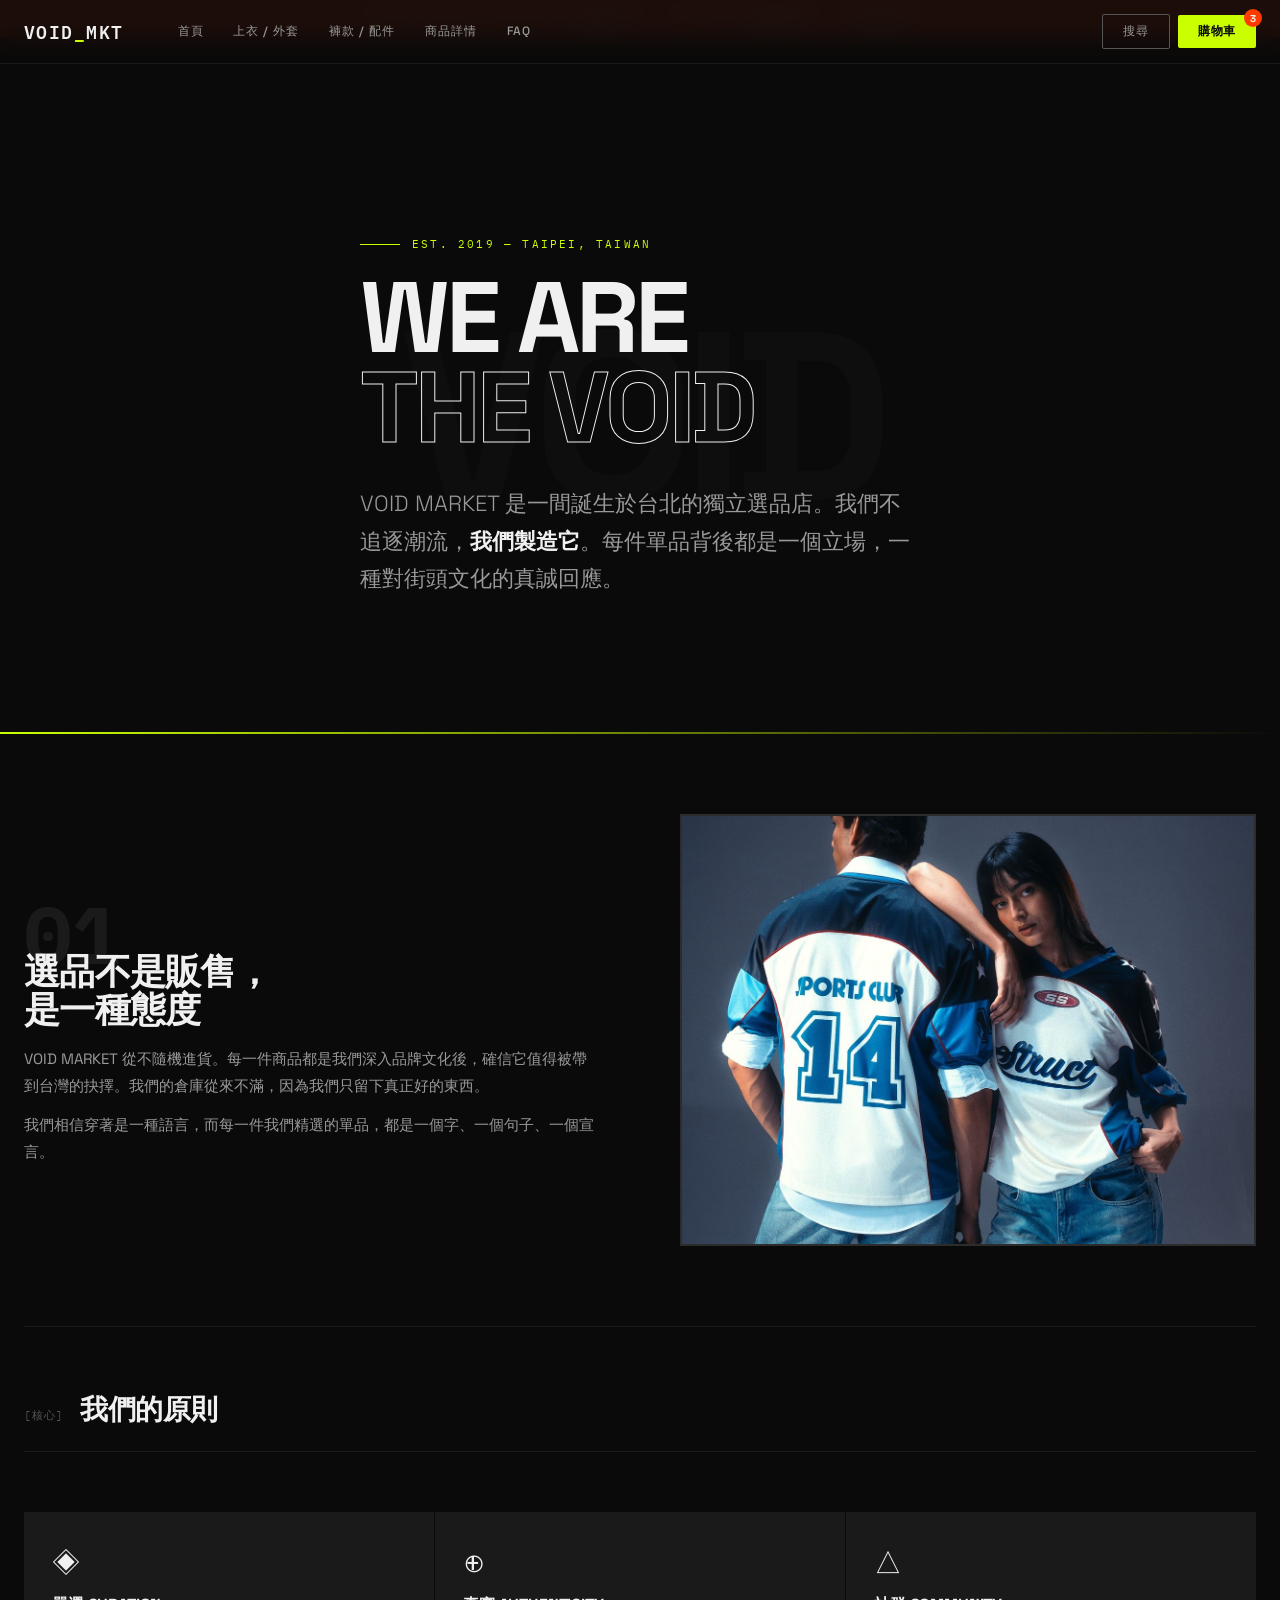
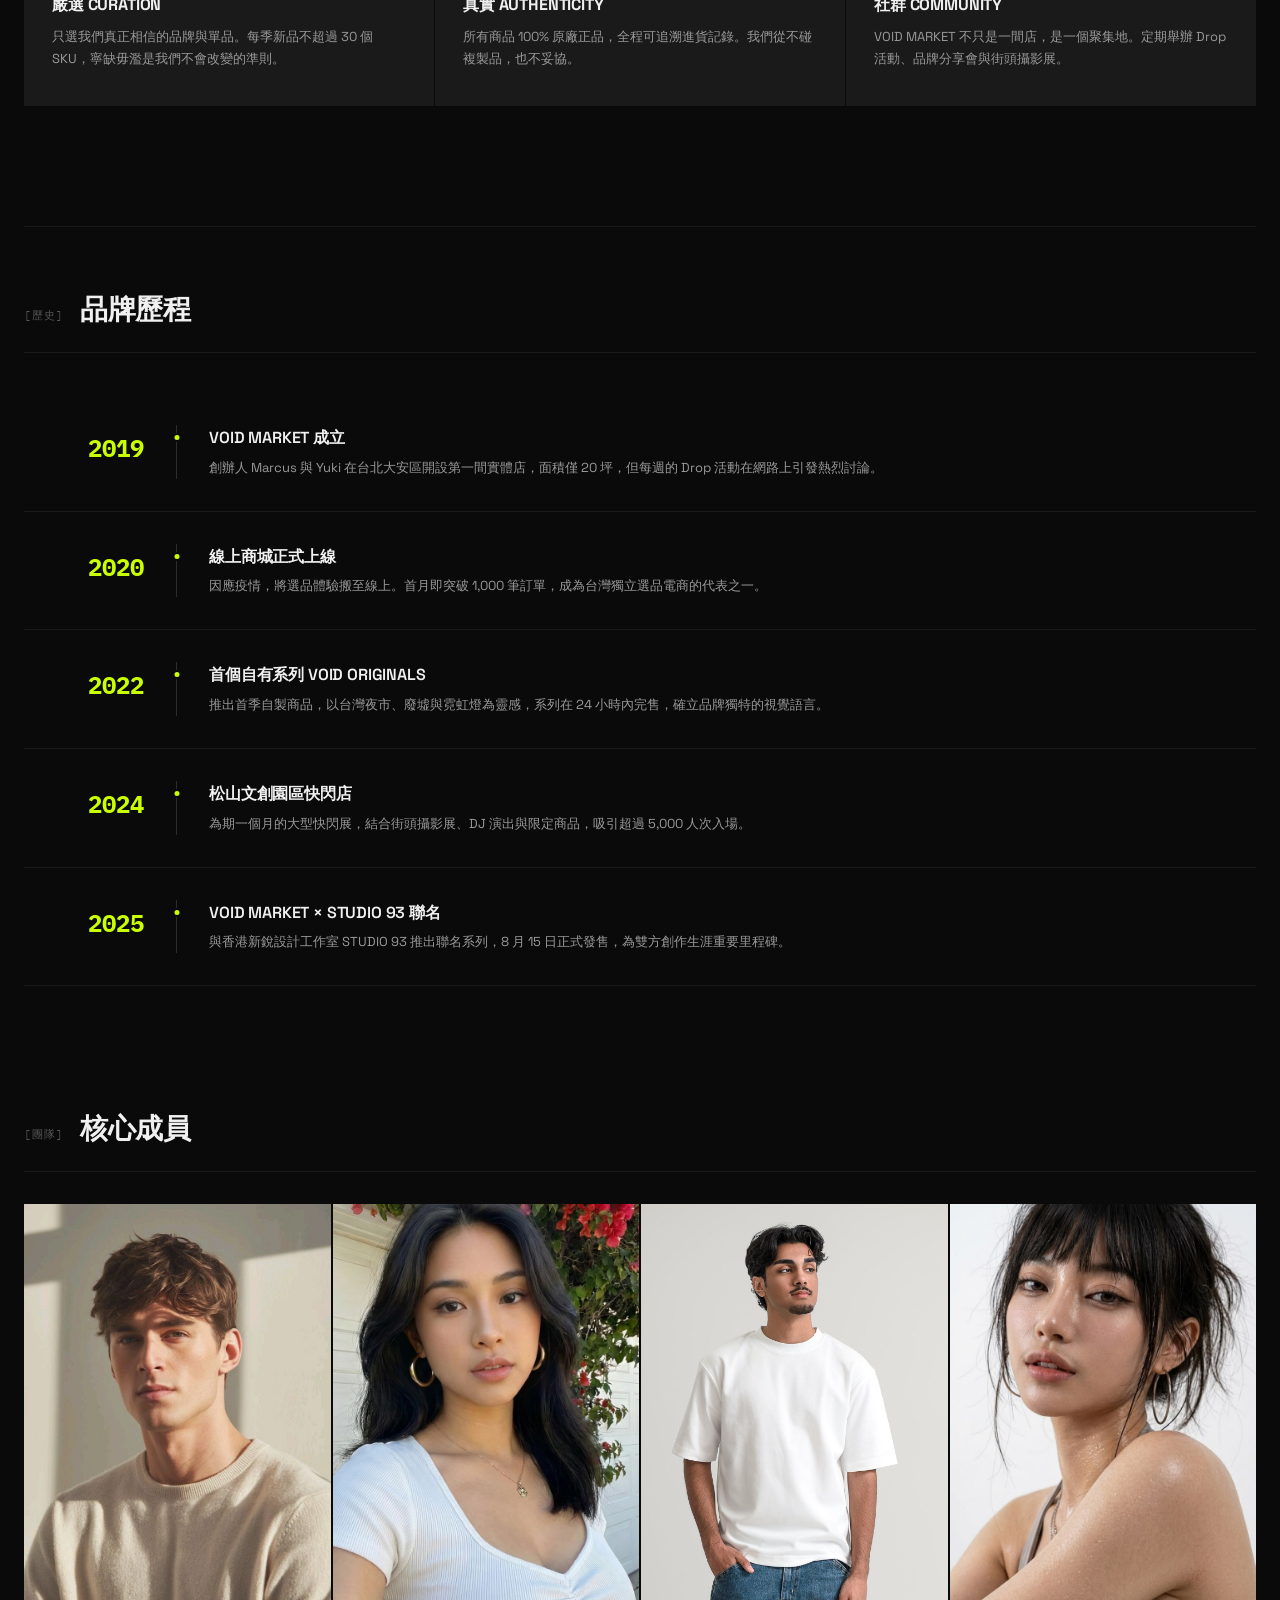
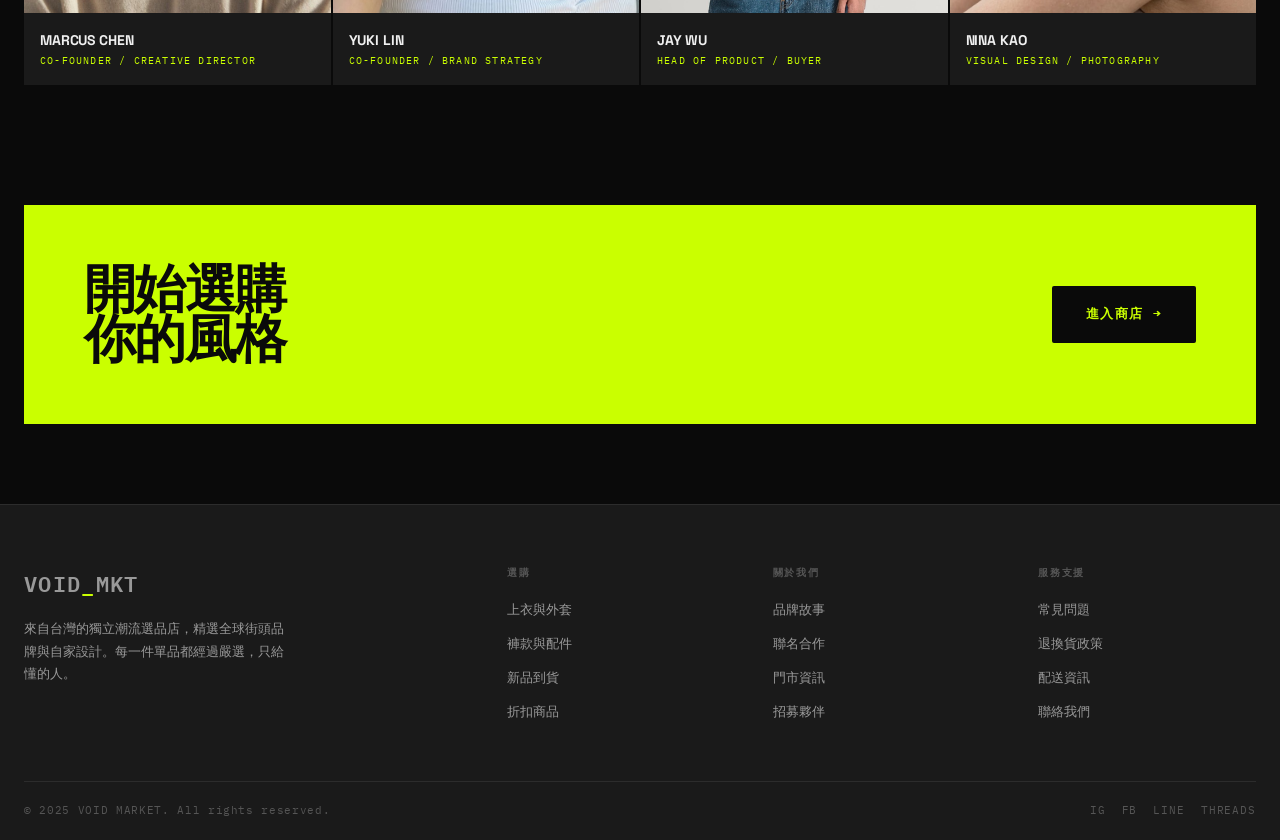
==== commit 29808c6c: "added imgs" ====
--- a/about.html
+++ b/about.html
@@ -400,7 +400,7 @@
           </div>
         </div>
         <div class="manifesto__img bg-dark">
-          <div class="manifesto__img-inner">BRAND PHOTO 01</div>
+          <div class="manifesto__img-inner"><img src="assets/brand-photo.jpg"></div>
         </div>
       </div>
     </div>
@@ -495,7 +495,7 @@
       <div class="team-grid">
         <div class="team-card">
           <div class="team-card__img bg-3">
-            <div class="img-placeholder">Marcus</div>
+            <div class="img-placeholder"><img src="assets/marcus.jpg" alt="Marcus Chen"></div>
           </div>
           <div class="team-card__body">
             <p class="team-card__name">Marcus Chen</p>
@@ -504,7 +504,7 @@
         </div>
         <div class="team-card">
           <div class="team-card__img bg-5">
-            <div class="img-placeholder">Yuki</div>
+            <div class="img-placeholder"><img src="assets/yuki.jpg" alt="Yuki Lin"></div>
           </div>
           <div class="team-card__body">
             <p class="team-card__name">Yuki Lin</p>
@@ -513,7 +513,7 @@
         </div>
         <div class="team-card">
           <div class="team-card__img bg-7">
-            <div class="img-placeholder">Jay</div>
+            <div class="img-placeholder"><img src="assets/jay.jpg" alt="Jay Wu"></div>
           </div>
           <div class="team-card__body">
             <p class="team-card__name">Jay Wu</p>
@@ -522,7 +522,7 @@
         </div>
         <div class="team-card">
           <div class="team-card__img bg-2">
-            <div class="img-placeholder">Nina</div>
+            <div class="img-placeholder"><img src="assets/nina.jpg" alt="Nina Kao"></div>
           </div>
           <div class="team-card__body">
             <p class="team-card__name">Nina Kao</p>
